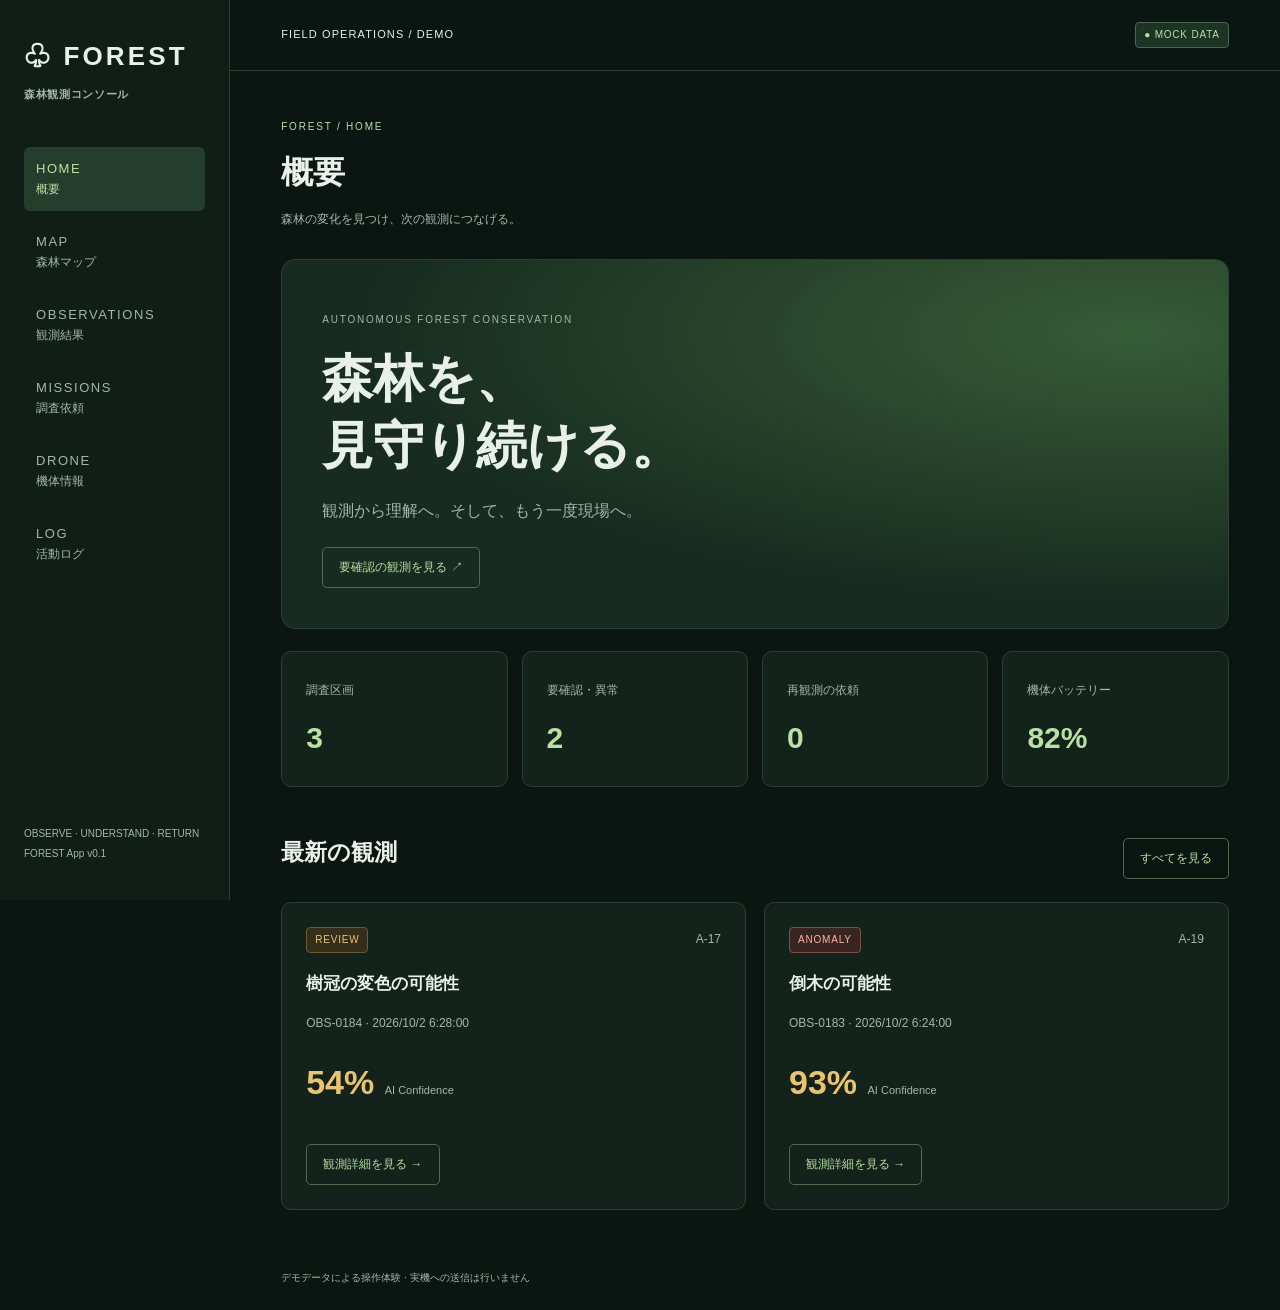
==== forest/index.html @ db95f926 "add file" ====
<!doctype html>
<html lang="ja"><head><meta charset="utf-8"><meta name="viewport" content="width=device-width, initial-scale=1"><meta name="theme-color" content="#10261a"><title>FOREST | 森林観測コンソール</title><link rel="stylesheet" href="./css/app.css"></head>
<body><a class="skip" href="#content">メインへ移動</a><aside><a class="brand" href="#home">♧ FOREST<span>森林観測コンソール</span></a><nav aria-label="メインナビゲーション"></nav><p class="aside-note">OBSERVE · UNDERSTAND · RETURN<br>FOREST App v0.1</p></aside><div class="workspace"><header><span>FIELD OPERATIONS / DEMO</span><span class="badge">● MOCK DATA</span></header><main id="content" tabindex="-1"></main><footer>デモデータによる操作体験 · 実機への送信は行いません</footer></div><div id="notice" role="status" aria-live="polite"></div><script type="module" src="./js/app.js"></script></body></html>
---- forest/css/app.css ----
:root{color-scheme:dark;--bg:#0b1511;--panel:#13221b;--line:#2a4034;--text:#e8f0e9;--muted:#a2b8a9;--green:#b9e1a1;--amber:#e9c36e}*{box-sizing:border-box}body{margin:0;background:var(--bg);color:var(--text);font-family:Inter,'Segoe UI','Noto Sans JP',sans-serif;line-height:1.6}a{color:inherit;text-decoration:none}button,select{font:inherit}button,a,select{touch-action:manipulation}a:focus-visible,button:focus-visible,select:focus-visible{outline:3px solid var(--amber);outline-offset:4px}.skip{position:absolute;left:20px;top:-80px;z-index:10;background:var(--panel);padding:12px}.skip:focus{top:10px}aside{position:fixed;inset:0 auto 0 0;width:230px;border-right:1px solid var(--line);padding:36px 24px;background:#101e17}.brand{font-size:26px;font-weight:750;letter-spacing:.12em}.brand span{display:block;font-size:11px;color:var(--muted);letter-spacing:.06em;margin:8px 0 44px}nav{display:grid;gap:9px}nav a{padding:12px;border-radius:6px;color:var(--muted);font-size:12px}nav span{display:block;letter-spacing:.12em;font-size:13px}nav a:hover,nav a[aria-current]{background:#253d2c;color:var(--green)}.aside-note{position:absolute;bottom:24px;font-size:10px;color:var(--muted);line-height:2}.workspace{margin-left:230px}header{display:flex;justify-content:space-between;align-items:center;padding:22px 4vw;border-bottom:1px solid var(--line);font-size:11px;letter-spacing:.1em}main{max-width:1350px;margin:auto;padding:36px 4vw;outline:none}h1{font-size:32px;margin:6px 0}h2{font-size:23px}h3{font-size:17px}p{margin:12px 0}.eyebrow{font-size:10px;letter-spacing:.18em;color:var(--green)}.muted,figcaption{color:var(--muted);font-size:12px}.page-heading{margin-bottom:30px}.hero{padding:40px;border:1px solid var(--line);border-radius:14px;background:radial-gradient(ellipse at 90% 20%,#365c35,transparent 65%),#172b20;position:relative;overflow:hidden}.hero h2{font-size:clamp(32px,4vw,58px);line-height:1.3;margin:18px 0}.hero p{color:var(--muted)}.grid{display:grid;grid-template-columns:repeat(2,minmax(0,1fr));gap:18px}.stats{display:grid;grid-template-columns:repeat(4,minmax(0,1fr));gap:14px;margin:22px 0}.stats strong{display:block;font-size:30px;color:var(--green);margin-top:12px}.card{background:var(--panel);border:1px solid var(--line);border-radius:10px;padding:24px;min-width:0}.row,.section-title{display:flex;align-items:center;justify-content:space-between;gap:12px}.section-title{margin:28px 0 12px}.badge{display:inline-block;color:var(--green);border:1px solid #4b6650;background:#1d3424;border-radius:4px;padding:4px 8px;font-size:10px;letter-spacing:.08em}.review,.requested{color:var(--amber);background:#342e1b;border-color:#695b32}.anomaly{color:#ffb1a3;background:#382521;border-color:#795046}.button,button{display:inline-block;padding:10px 16px;border:1px solid #506a51;border-radius:5px;background:transparent;color:var(--green);cursor:pointer;font-size:12px;margin-top:12px}button.primary{background:var(--green);color:#132217;width:100%;font-weight:700}button:disabled{opacity:.6;cursor:default}.button:hover,button:enabled:hover{background:#2b4430}.primary:enabled:hover{background:#d1f2bd}.confidence{color:var(--muted);font-size:11px;margin:22px 0}.confidence strong{font-size:34px;color:var(--amber);margin-right:8px}dl{font-size:12px}dl div{display:flex;justify-content:space-between;gap:20px;padding:10px 0;border-bottom:1px solid var(--line)}dt{color:var(--muted)}dd{margin:0;text-align:right;overflow-wrap:anywhere}.detail{display:grid;grid-template-columns:1.1fr 1fr;gap:24px;margin-top:24px}figure{margin:0}img{width:100%;border:1px solid var(--line);border-radius:10px}figcaption{margin:12px 0}.filter{display:block;margin:0 0 24px;font-size:13px}select{background:var(--panel);color:var(--text);padding:8px 16px;border:1px solid var(--line);border-radius:5px;margin-left:12px}.forest-map{position:relative;aspect-ratio:1.65;border:1px solid var(--line);border-radius:12px;background:repeating-linear-gradient(30deg,transparent 0 32px,#253e2b 33px 34px),radial-gradient(ellipse,#213f2e,#11231b);overflow:hidden}.area{position:absolute;border:1px dashed #7f9c73;background:#45664333;border-radius:28% 15% 26% 12%;padding:12px}.area span{font-size:12px;color:#d7e7cb}.area small{display:block;font-size:10px}.marker{position:absolute;transform:translate(-50%,-50%);width:32px;height:32px;display:grid;place-items:center;border:2px solid #f2dab0;border-radius:50%;background:#70552b;color:white;font-weight:bold;box-shadow:0 0 0 7px #dcc66b18}.marker.normal{background:#365f3e;border-color:#b9e1a1}.marker.anomaly{background:#7b4132;border-color:#ffb1a3}.marker.drone{background:#284855;border-color:#a7dbeb;border-radius:6px}.north{position:absolute;right:20px;top:12px}.map-caption{position:absolute;bottom:10px;left:16px;font-size:10px;color:var(--muted)}.legend{font-size:12px;margin:20px 0 30px}.legend span{color:var(--amber)}.battery{height:14px;background:#29362a;margin-top:30px;border-radius:8px;overflow:hidden}.battery span{display:block;height:100%;background:var(--green)}.timeline{display:grid;gap:16px}footer{padding:24px 4vw;color:var(--muted);font-size:10px}#notice:not(:empty){position:fixed;bottom:24px;right:24px;max-width:calc(100% - 48px);padding:18px;background:#d3e8c4;color:#152219;border-radius:8px;box-shadow:0 12px 40px #0007;z-index:20}.warning{color:var(--amber);font-size:12px}@media(max-width:1000px){aside{width:190px;padding:28px 18px}.workspace{margin-left:190px}.stats{grid-template-columns:repeat(2,1fr)}.detail{grid-template-columns:1fr}}@media(max-width:650px){aside{position:static;width:auto;border-right:0;padding:18px 16px}.brand{font-size:22px}.brand span{margin:2px 0 18px}.aside-note{display:none}nav{grid-template-columns:repeat(3,1fr);gap:6px}nav a{padding:9px;font-size:10px}nav span{font-size:10px}.workspace{margin:0}header{padding:14px 20px;font-size:9px}main{padding:26px 18px}.grid{grid-template-columns:1fr}.hero{padding:26px}.card{padding:20px}.section-title h2{font-size:19px}.area{padding:8px}.area small{display:none}.forest-map{aspect-ratio:1.15}.marker{width:30px;height:30px}.stats{gap:10px}.stats .card{padding:16px}.row{flex-wrap:wrap}#notice:not(:empty){bottom:16px;right:16px;max-width:calc(100% - 32px)}}
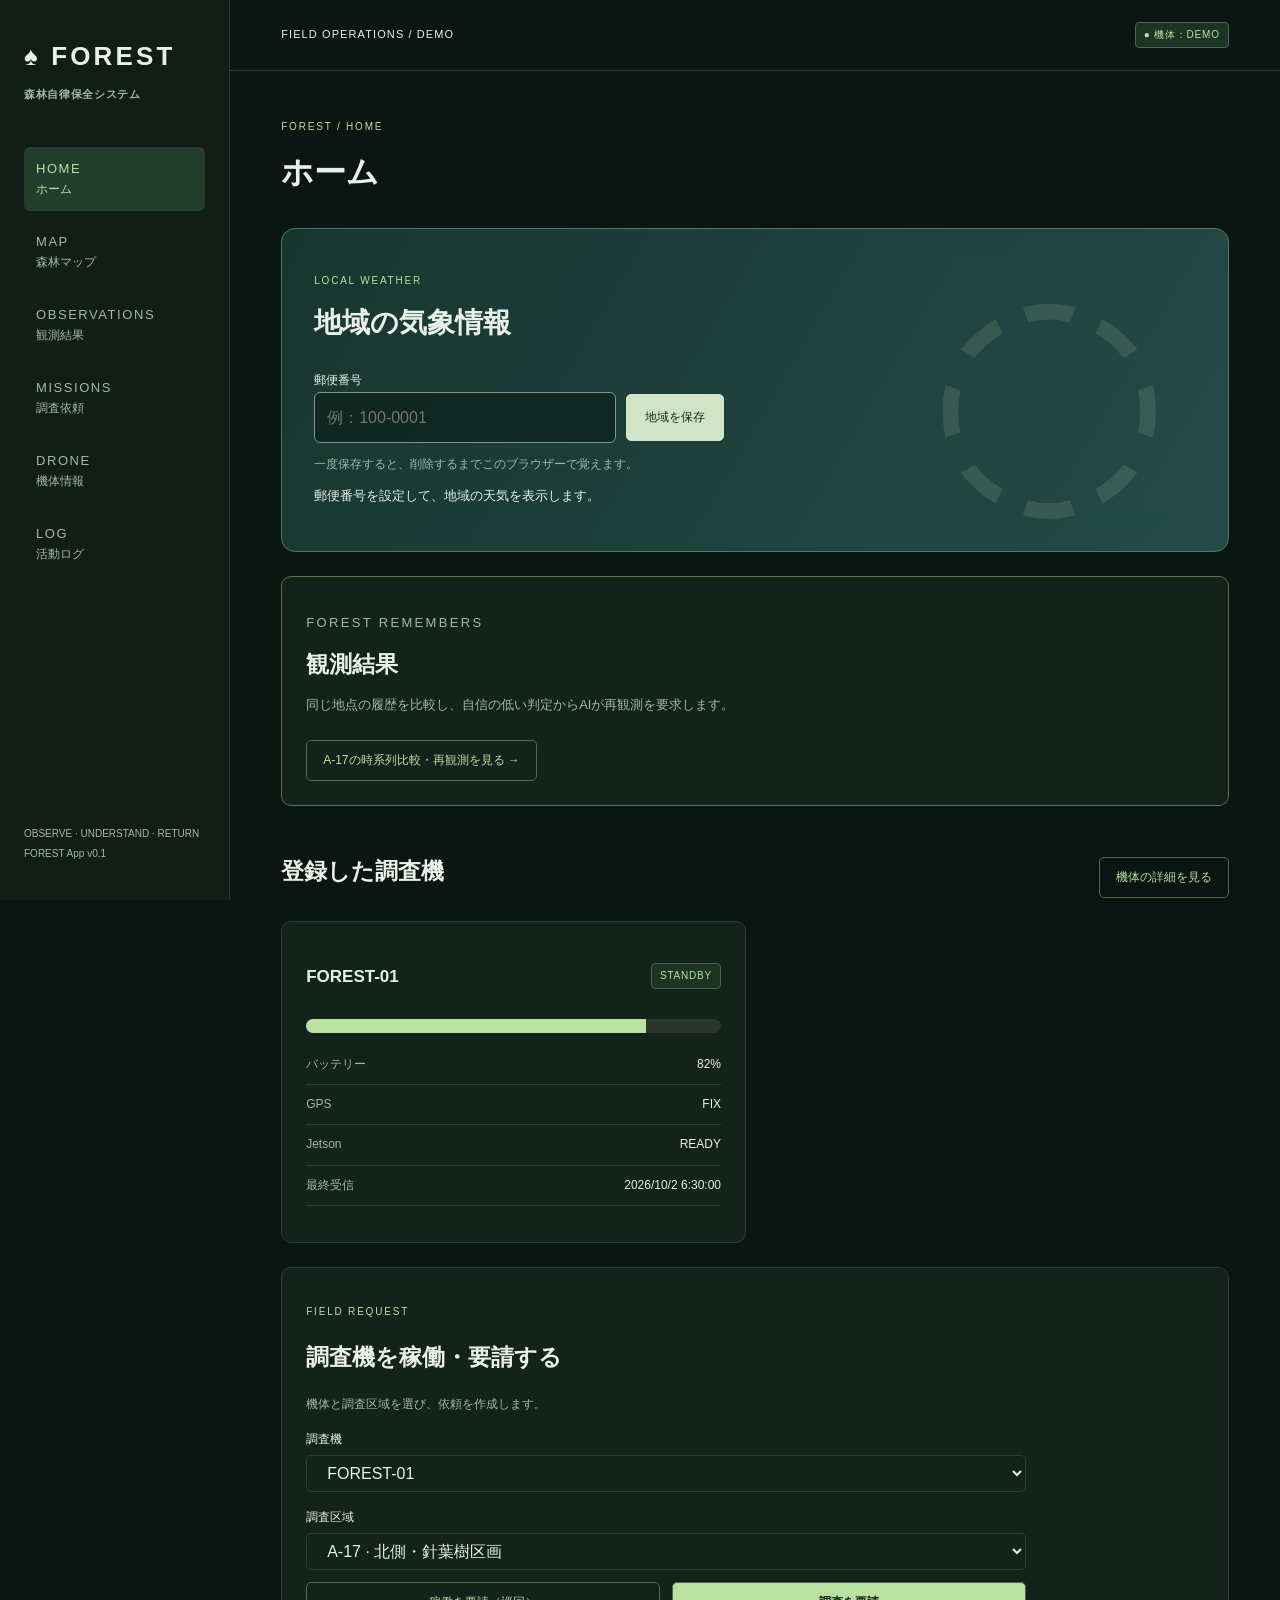
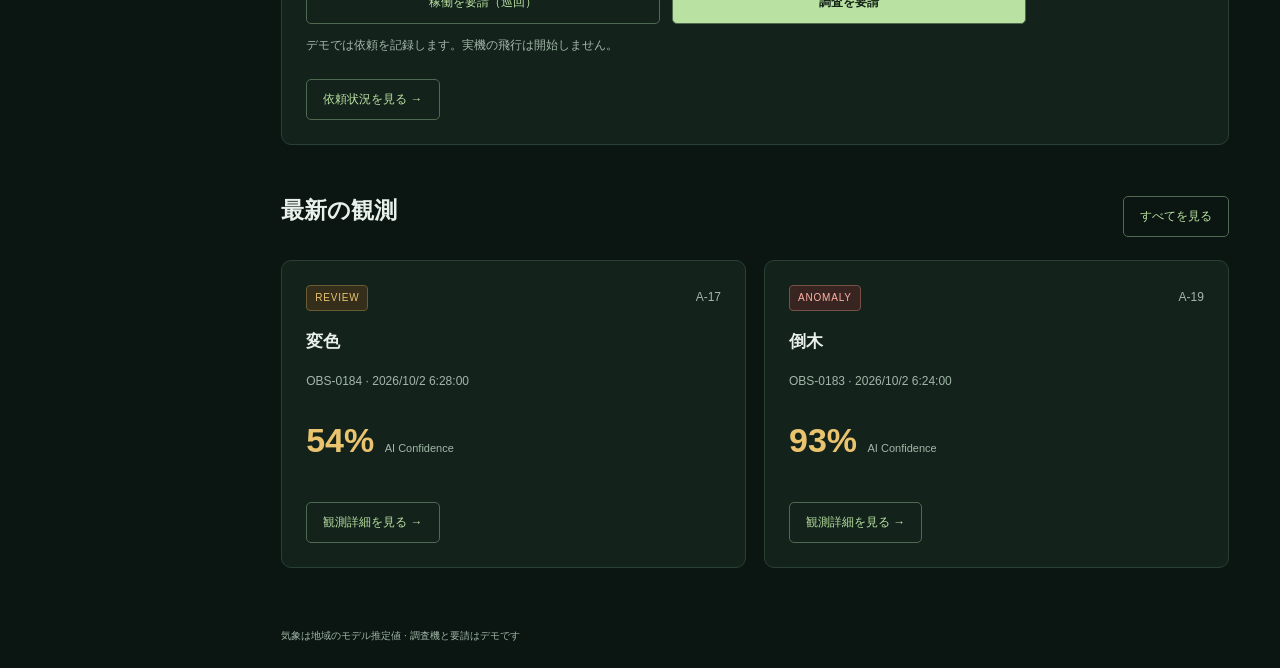
==== commit 22a0d05b: "feat: migrate latest FOREST frontend" ====
--- a/forest/index.html
+++ b/forest/index.html
@@ -1,3 +1,3 @@
 <!doctype html>
-<html lang="ja"><head><meta charset="utf-8"><meta name="viewport" content="width=device-width, initial-scale=1"><meta name="theme-color" content="#10261a"><title>FOREST | 森林観測コンソール</title><link rel="stylesheet" href="./css/app.css"></head>
-<body><a class="skip" href="#content">メインへ移動</a><aside><a class="brand" href="#home">♧ FOREST<span>森林観測コンソール</span></a><nav aria-label="メインナビゲーション"></nav><p class="aside-note">OBSERVE · UNDERSTAND · RETURN<br>FOREST App v0.1</p></aside><div class="workspace"><header><span>FIELD OPERATIONS / DEMO</span><span class="badge">● MOCK DATA</span></header><main id="content" tabindex="-1"></main><footer>デモデータによる操作体験 · 実機への送信は行いません</footer></div><div id="notice" role="status" aria-live="polite"></div><script type="module" src="./js/app.js"></script></body></html>+<html lang="ja"><head><meta charset="utf-8"><meta name="viewport" content="width=device-width, initial-scale=1"><meta name="theme-color" content="#10261a"><title>FOREST | 森林自律保全システム</title><link rel="stylesheet" href="./css/app.css"></head>
+<body><a class="skip" href="#content">メインへ移動</a><aside><a class="brand" href="#home">♠ FOREST<span>森林自律保全システム</span></a><nav aria-label="メインナビゲーション"></nav><p class="aside-note">OBSERVE · UNDERSTAND · RETURN<br>FOREST App v0.1</p></aside><div class="workspace"><header><span>FIELD OPERATIONS / DEMO</span><span class="badge">● 機体：DEMO</span></header><main id="content" tabindex="-1"></main><footer>気象は地域のモデル推定値 · 調査機と要請はデモです</footer></div><div id="notice" role="status" aria-live="polite"></div><script type="module" src="./js/app.js"></script></body></html>
--- a/forest/css/app.css
+++ b/forest/css/app.css
@@ -1 +1,15 @@
-:root{color-scheme:dark;--bg:#0b1511;--panel:#13221b;--line:#2a4034;--text:#e8f0e9;--muted:#a2b8a9;--green:#b9e1a1;--amber:#e9c36e}*{box-sizing:border-box}body{margin:0;background:var(--bg);color:var(--text);font-family:Inter,'Segoe UI','Noto Sans JP',sans-serif;line-height:1.6}a{color:inherit;text-decoration:none}button,select{font:inherit}button,a,select{touch-action:manipulation}a:focus-visible,button:focus-visible,select:focus-visible{outline:3px solid var(--amber);outline-offset:4px}.skip{position:absolute;left:20px;top:-80px;z-index:10;background:var(--panel);padding:12px}.skip:focus{top:10px}aside{position:fixed;inset:0 auto 0 0;width:230px;border-right:1px solid var(--line);padding:36px 24px;background:#101e17}.brand{font-size:26px;font-weight:750;letter-spacing:.12em}.brand span{display:block;font-size:11px;color:var(--muted);letter-spacing:.06em;margin:8px 0 44px}nav{display:grid;gap:9px}nav a{padding:12px;border-radius:6px;color:var(--muted);font-size:12px}nav span{display:block;letter-spacing:.12em;font-size:13px}nav a:hover,nav a[aria-current]{background:#253d2c;color:var(--green)}.aside-note{position:absolute;bottom:24px;font-size:10px;color:var(--muted);line-height:2}.workspace{margin-left:230px}header{display:flex;justify-content:space-between;align-items:center;padding:22px 4vw;border-bottom:1px solid var(--line);font-size:11px;letter-spacing:.1em}main{max-width:1350px;margin:auto;padding:36px 4vw;outline:none}h1{font-size:32px;margin:6px 0}h2{font-size:23px}h3{font-size:17px}p{margin:12px 0}.eyebrow{font-size:10px;letter-spacing:.18em;color:var(--green)}.muted,figcaption{color:var(--muted);font-size:12px}.page-heading{margin-bottom:30px}.hero{padding:40px;border:1px solid var(--line);border-radius:14px;background:radial-gradient(ellipse at 90% 20%,#365c35,transparent 65%),#172b20;position:relative;overflow:hidden}.hero h2{font-size:clamp(32px,4vw,58px);line-height:1.3;margin:18px 0}.hero p{color:var(--muted)}.grid{display:grid;grid-template-columns:repeat(2,minmax(0,1fr));gap:18px}.stats{display:grid;grid-template-columns:repeat(4,minmax(0,1fr));gap:14px;margin:22px 0}.stats strong{display:block;font-size:30px;color:var(--green);margin-top:12px}.card{background:var(--panel);border:1px solid var(--line);border-radius:10px;padding:24px;min-width:0}.row,.section-title{display:flex;align-items:center;justify-content:space-between;gap:12px}.section-title{margin:28px 0 12px}.badge{display:inline-block;color:var(--green);border:1px solid #4b6650;background:#1d3424;border-radius:4px;padding:4px 8px;font-size:10px;letter-spacing:.08em}.review,.requested{color:var(--amber);background:#342e1b;border-color:#695b32}.anomaly{color:#ffb1a3;background:#382521;border-color:#795046}.button,button{display:inline-block;padding:10px 16px;border:1px solid #506a51;border-radius:5px;background:transparent;color:var(--green);cursor:pointer;font-size:12px;margin-top:12px}button.primary{background:var(--green);color:#132217;width:100%;font-weight:700}button:disabled{opacity:.6;cursor:default}.button:hover,button:enabled:hover{background:#2b4430}.primary:enabled:hover{background:#d1f2bd}.confidence{color:var(--muted);font-size:11px;margin:22px 0}.confidence strong{font-size:34px;color:var(--amber);margin-right:8px}dl{font-size:12px}dl div{display:flex;justify-content:space-between;gap:20px;padding:10px 0;border-bottom:1px solid var(--line)}dt{color:var(--muted)}dd{margin:0;text-align:right;overflow-wrap:anywhere}.detail{display:grid;grid-template-columns:1.1fr 1fr;gap:24px;margin-top:24px}figure{margin:0}img{width:100%;border:1px solid var(--line);border-radius:10px}figcaption{margin:12px 0}.filter{display:block;margin:0 0 24px;font-size:13px}select{background:var(--panel);color:var(--text);padding:8px 16px;border:1px solid var(--line);border-radius:5px;margin-left:12px}.forest-map{position:relative;aspect-ratio:1.65;border:1px solid var(--line);border-radius:12px;background:repeating-linear-gradient(30deg,transparent 0 32px,#253e2b 33px 34px),radial-gradient(ellipse,#213f2e,#11231b);overflow:hidden}.area{position:absolute;border:1px dashed #7f9c73;background:#45664333;border-radius:28% 15% 26% 12%;padding:12px}.area span{font-size:12px;color:#d7e7cb}.area small{display:block;font-size:10px}.marker{position:absolute;transform:translate(-50%,-50%);width:32px;height:32px;display:grid;place-items:center;border:2px solid #f2dab0;border-radius:50%;background:#70552b;color:white;font-weight:bold;box-shadow:0 0 0 7px #dcc66b18}.marker.normal{background:#365f3e;border-color:#b9e1a1}.marker.anomaly{background:#7b4132;border-color:#ffb1a3}.marker.drone{background:#284855;border-color:#a7dbeb;border-radius:6px}.north{position:absolute;right:20px;top:12px}.map-caption{position:absolute;bottom:10px;left:16px;font-size:10px;color:var(--muted)}.legend{font-size:12px;margin:20px 0 30px}.legend span{color:var(--amber)}.battery{height:14px;background:#29362a;margin-top:30px;border-radius:8px;overflow:hidden}.battery span{display:block;height:100%;background:var(--green)}.timeline{display:grid;gap:16px}footer{padding:24px 4vw;color:var(--muted);font-size:10px}#notice:not(:empty){position:fixed;bottom:24px;right:24px;max-width:calc(100% - 48px);padding:18px;background:#d3e8c4;color:#152219;border-radius:8px;box-shadow:0 12px 40px #0007;z-index:20}.warning{color:var(--amber);font-size:12px}@media(max-width:1000px){aside{width:190px;padding:28px 18px}.workspace{margin-left:190px}.stats{grid-template-columns:repeat(2,1fr)}.detail{grid-template-columns:1fr}}@media(max-width:650px){aside{position:static;width:auto;border-right:0;padding:18px 16px}.brand{font-size:22px}.brand span{margin:2px 0 18px}.aside-note{display:none}nav{grid-template-columns:repeat(3,1fr);gap:6px}nav a{padding:9px;font-size:10px}nav span{font-size:10px}.workspace{margin:0}header{padding:14px 20px;font-size:9px}main{padding:26px 18px}.grid{grid-template-columns:1fr}.hero{padding:26px}.card{padding:20px}.section-title h2{font-size:19px}.area{padding:8px}.area small{display:none}.forest-map{aspect-ratio:1.15}.marker{width:30px;height:30px}.stats{gap:10px}.stats .card{padding:16px}.row{flex-wrap:wrap}#notice:not(:empty){bottom:16px;right:16px;max-width:calc(100% - 32px)}}+:root{color-scheme:dark;--bg:#0b1511;--panel:#13221b;--line:#2a4034;--text:#e8f0e9;--muted:#a2b8a9;--green:#b9e1a1;--amber:#e9c36e}*{box-sizing:border-box}body{margin:0;background:var(--bg);color:var(--text);font-family:Inter,'Segoe UI','Noto Sans JP',sans-serif;line-height:1.6}a{color:inherit;text-decoration:none}button,select{font:inherit}button,a,select{touch-action:manipulation}a:focus-visible,button:focus-visible,select:focus-visible{outline:3px solid var(--amber);outline-offset:4px}.skip{position:absolute;left:20px;top:-80px;z-index:10;background:var(--panel);padding:12px}.skip:focus{top:10px}aside{position:fixed;inset:0 auto 0 0;width:230px;border-right:1px solid var(--line);padding:36px 24px;background:#101e17}.brand{font-size:26px;font-weight:750;letter-spacing:.12em}.brand span{display:block;font-size:11px;color:var(--muted);letter-spacing:.06em;margin:8px 0 44px}nav{display:grid;gap:9px}nav a{padding:12px;border-radius:6px;color:var(--muted);font-size:12px}nav span{display:block;letter-spacing:.12em;font-size:13px}nav a:hover,nav a[aria-current]{background:#253d2c;color:var(--green)}.aside-note{position:absolute;bottom:24px;font-size:10px;color:var(--muted);line-height:2}.workspace{margin-left:230px}header{display:flex;justify-content:space-between;align-items:center;padding:22px 4vw;border-bottom:1px solid var(--line);font-size:11px;letter-spacing:.1em}main{max-width:1350px;margin:auto;padding:36px 4vw;outline:none}h1{font-size:32px;margin:6px 0}h2{font-size:23px}h3{font-size:17px}p{margin:12px 0}.eyebrow{font-size:10px;letter-spacing:.18em;color:var(--green)}.muted,figcaption{color:var(--muted);font-size:12px}.page-heading{margin-bottom:30px}.hero{padding:40px;border:1px solid var(--line);border-radius:14px;background:radial-gradient(ellipse at 90% 20%,#365c35,transparent 65%),#172b20;position:relative;overflow:hidden}.hero h2{font-size:clamp(32px,4vw,58px);line-height:1.3;margin:18px 0}.hero p{color:var(--muted)}.grid{display:grid;grid-template-columns:repeat(2,minmax(0,1fr));gap:18px}.stats{display:grid;grid-template-columns:repeat(4,minmax(0,1fr));gap:14px;margin:22px 0}.stats strong{display:block;font-size:30px;color:var(--green);margin-top:12px}.card{background:var(--panel);border:1px solid var(--line);border-radius:10px;padding:24px;min-width:0}.row,.section-title{display:flex;align-items:center;justify-content:space-between;gap:12px}.section-title{margin:28px 0 12px}.badge{display:inline-block;color:var(--green);border:1px solid #4b6650;background:#1d3424;border-radius:4px;padding:4px 8px;font-size:10px;letter-spacing:.08em}.review,.requested{color:var(--amber);background:#342e1b;border-color:#695b32}.anomaly{color:#ffb1a3;background:#382521;border-color:#795046}.button,button{display:inline-block;padding:10px 16px;border:1px solid #506a51;border-radius:5px;background:transparent;color:var(--green);cursor:pointer;font-size:12px;margin-top:12px}button.primary{background:var(--green);color:#132217;width:100%;font-weight:700}button:disabled{opacity:.6;cursor:default}.button:hover,button:enabled:hover{background:#2b4430}.primary:enabled:hover{background:#d1f2bd}.confidence{color:var(--muted);font-size:11px;margin:22px 0}.confidence strong{font-size:34px;color:var(--amber);margin-right:8px}dl{font-size:12px}dl div{display:flex;justify-content:space-between;gap:20px;padding:10px 0;border-bottom:1px solid var(--line)}dt{color:var(--muted)}dd{margin:0;text-align:right;overflow-wrap:anywhere}.detail{display:grid;grid-template-columns:1.1fr 1fr;gap:24px;margin-top:24px}figure{margin:0}img{width:100%;border:1px solid var(--line);border-radius:10px}figcaption{margin:12px 0}.filter{display:block;margin:0 0 24px;font-size:13px}select{background:var(--panel);color:var(--text);padding:8px 16px;border:1px solid var(--line);border-radius:5px;margin-left:12px}.forest-map{position:relative;aspect-ratio:1.65;border:1px solid var(--line);border-radius:12px;background:repeating-linear-gradient(30deg,transparent 0 32px,#253e2b 33px 34px),radial-gradient(ellipse,#213f2e,#11231b);overflow:hidden}.area{position:absolute;border:1px dashed #7f9c73;background:#45664333;border-radius:28% 15% 26% 12%;padding:12px}.area span{font-size:12px;color:#d7e7cb}.area small{display:block;font-size:10px}.marker{position:absolute;transform:translate(-50%,-50%);width:32px;height:32px;display:grid;place-items:center;border:2px solid #f2dab0;border-radius:50%;background:#70552b;color:white;font-weight:bold;box-shadow:0 0 0 7px #dcc66b18}.marker.normal{background:#365f3e;border-color:#b9e1a1}.marker.anomaly{background:#7b4132;border-color:#ffb1a3}.marker.drone{background:#284855;border-color:#a7dbeb;border-radius:6px}.north{position:absolute;right:20px;top:12px}.map-caption{position:absolute;bottom:10px;left:16px;font-size:10px;color:var(--muted)}.legend{font-size:12px;margin:20px 0 30px}.legend span{color:var(--amber)}.battery{height:14px;background:#29362a;margin-top:30px;border-radius:8px;overflow:hidden}.battery span{display:block;height:100%;background:var(--green)}.timeline{display:grid;gap:16px}footer{padding:24px 4vw;color:var(--muted);font-size:10px}#notice:not(:empty){position:fixed;bottom:24px;right:24px;max-width:calc(100% - 48px);padding:18px;background:#d3e8c4;color:#152219;border-radius:8px;box-shadow:0 12px 40px #0007;z-index:20}.warning{color:var(--amber);font-size:12px}@media(max-width:1000px){aside{width:190px;padding:28px 18px}.workspace{margin-left:190px}.stats{grid-template-columns:repeat(2,1fr)}.detail{grid-template-columns:1fr}}@media(max-width:650px){aside{position:static;width:auto;border-right:0;padding:18px 16px}.brand{font-size:22px}.brand span{margin:2px 0 18px}.aside-note{display:none}nav{grid-template-columns:repeat(3,1fr);gap:6px}nav a{padding:9px;font-size:10px}nav span{font-size:10px}.workspace{margin:0}header{padding:14px 20px;font-size:9px}main{padding:26px 18px}.grid{grid-template-columns:1fr}.hero{padding:26px}.card{padding:20px}.section-title h2{font-size:19px}.area{padding:8px}.area small{display:none}.forest-map{aspect-ratio:1.15}.marker{width:30px;height:30px}.stats{gap:10px}.stats .card{padding:16px}.row{flex-wrap:wrap}#notice:not(:empty){bottom:16px;right:16px;max-width:calc(100% - 32px)}}
+/* Home: weather first, then fleet and field requests. */
+.weather-panel{position:relative;isolation:isolate;overflow:hidden;padding:32px;border:1px solid #52756e;border-radius:14px;min-height:290px;background:linear-gradient(120deg,#17362f,#254b48)}
+.weather-panel.clear{background:linear-gradient(115deg,#183832,#36564b 55%,#756437)}
+.weather-panel.cloudy{background:linear-gradient(120deg,#233c3e,#4c6268)}
+.weather-panel.rain{background:linear-gradient(120deg,#142d35,#304c62)}
+.weather-panel.snow{background:linear-gradient(120deg,#24414b,#4b6b74)}
+.weather-panel.night{background:linear-gradient(120deg,#152327,#253355)}
+.weather-art{position:absolute;right:6%;top:-38px;font-size:280px;color:#d7eec1;opacity:.12;z-index:-1;line-height:1.4;pointer-events:none}
+.rain .weather-art{color:#b4d6ff}.snow .weather-art{color:white}.weather-content{max-width:850px}.weather-panel h2{font-size:28px;margin:8px 0 20px}.weather-panel label{font-size:12px}.postal-row{display:flex;gap:10px;align-items:center;max-width:410px}.postal-row input{min-width:0;width:100%;font:inherit;background:#0d211bbd;color:var(--text);border:1px solid #789a8d;border-radius:6px;padding:12px}.postal-row button{flex-shrink:0;margin:0;padding:13px 18px;background:#d1e4c7;color:#17291e;border-color:#d1e4c7}.weather-status{font-size:13px;min-height:21px}.weather-reading{display:flex;align-items:baseline;gap:24px}.weather-reading>strong{font-size:64px;font-weight:500;line-height:1.4}.weather-reading small{font-size:26px;margin-left:6px}.weather-reading>span{font-size:20px}.weather-metrics{display:grid;grid-template-columns:repeat(4,minmax(0,1fr));gap:20px;margin:20px 0}.weather-metrics span{display:block;font-size:12px;color:#c7d9d1}.weather-metrics strong{font-size:20px;font-weight:500}.weather-source{font-size:10px;color:#d4e2d9}.weather-source a{text-decoration:underline}.drone-summary .battery{margin-top:12px}.dispatch{margin-top:24px}.dispatch form{max-width:720px}.dispatch label{display:block;font-size:12px;margin-top:16px}.dispatch select{margin:6px 0 0;width:100%}.dispatch-actions{display:flex;gap:12px}.dispatch-actions button{flex:1}.dispatch-actions button.primary{width:auto}input:focus-visible{outline:3px solid var(--amber);outline-offset:3px}@media(max-width:650px){.weather-panel{padding:24px}.weather-panel h2{font-size:25px}.weather-reading>strong{font-size:52px}.weather-metrics{grid-template-columns:repeat(2,1fr);gap:14px}.weather-art{right:-20px;font-size:220px;top:90px}.postal-row button{padding:13px 12px}.dispatch-actions{flex-direction:column;gap:0}}
+
+.saved-region{display:flex;justify-content:space-between;align-items:center;gap:20px;max-width:650px;padding:16px 0}.region-label{display:block;color:#c7d9d1;font-size:11px}.saved-region strong{font-size:23px;letter-spacing:.04em}.saved-region p{margin:4px 0}.region-actions{display:flex;gap:10px;flex-wrap:wrap}.region-actions button{margin:0;color:#edf5e8;border-color:#91ad9d;background:#10261a55}@media(max-width:650px){.saved-region{align-items:flex-start;flex-direction:column;gap:12px}.region-actions button{font-size:11px}}
+
+/* Continuous observation and rule-based AI reobservation demo. */
+.continuity-summary{margin-top:24px;border-color:#587647}.continuity-summary h2{margin:8px 0}.continuity-summary p{font-size:13px;color:var(--muted)}.observation-detail{grid-template-columns:minmax(0,1.5fr) minmax(260px,1fr)}.comparison h2{margin:8px 0}.comparison-grid{display:grid;grid-template-columns:repeat(2,minmax(0,1fr));gap:16px}.comparison-pane{min-width:0}.comparison-pane img{aspect-ratio:1.8;object-fit:cover;margin:8px 0}.comparison-pane figcaption{color:var(--text);font-size:13px}.comparison-pane strong{font-size:18px}.change-summary{color:var(--green);font-size:22px;padding:14px 0;border-top:1px solid var(--line);border-bottom:1px solid var(--line)}.change-summary>span{display:inline-block;font-size:11px;margin-left:16px;color:var(--amber)}.observation-timeline{list-style:none;padding:0;margin:20px 0 0}.observation-timeline li{border-left:2px solid var(--line);padding:0 0 16px 16px}.observation-timeline li[aria-current]{border-color:var(--green)}.observation-timeline a{display:block;padding:8px;border-radius:5px}.observation-timeline a:hover{background:#233c2b}.observation-timeline time{display:block;font-size:12px;color:var(--muted)}.observation-timeline span{font-size:13px}.reobserve-card{margin-top:20px;border-color:#736644}.mission-flow h3{margin:10px 0}.flow-steps{list-style:none;display:grid;grid-template-columns:repeat(2,minmax(0,1fr));gap:10px;counter-reset:flow;padding:0}.flow-steps li{counter-increment:flow;border:1px solid var(--line);padding:14px;border-radius:6px;min-width:0}.flow-steps li:before{content:counter(flow,decimal-leading-zero);display:block;color:var(--green);font-size:11px;margin-bottom:6px}.flow-steps strong{display:block;font-size:12px;overflow-wrap:anywhere}.flow-steps span{display:block;color:var(--muted);font-size:12px;margin-top:6px}.observation-metadata{align-self:start}.observation-metadata dt{flex-shrink:0}body .comparison-pane .row{flex-wrap:wrap}@media(max-width:1050px){.observation-detail{grid-template-columns:1fr}}@media(max-width:450px){.comparison-grid{grid-template-columns:1fr}.change-summary{font-size:20px}.observation-metadata dl div{gap:10px}.observation-metadata dt{font-size:11px}.observation-metadata dd{font-size:11px}.flow-steps li{padding:10px}}
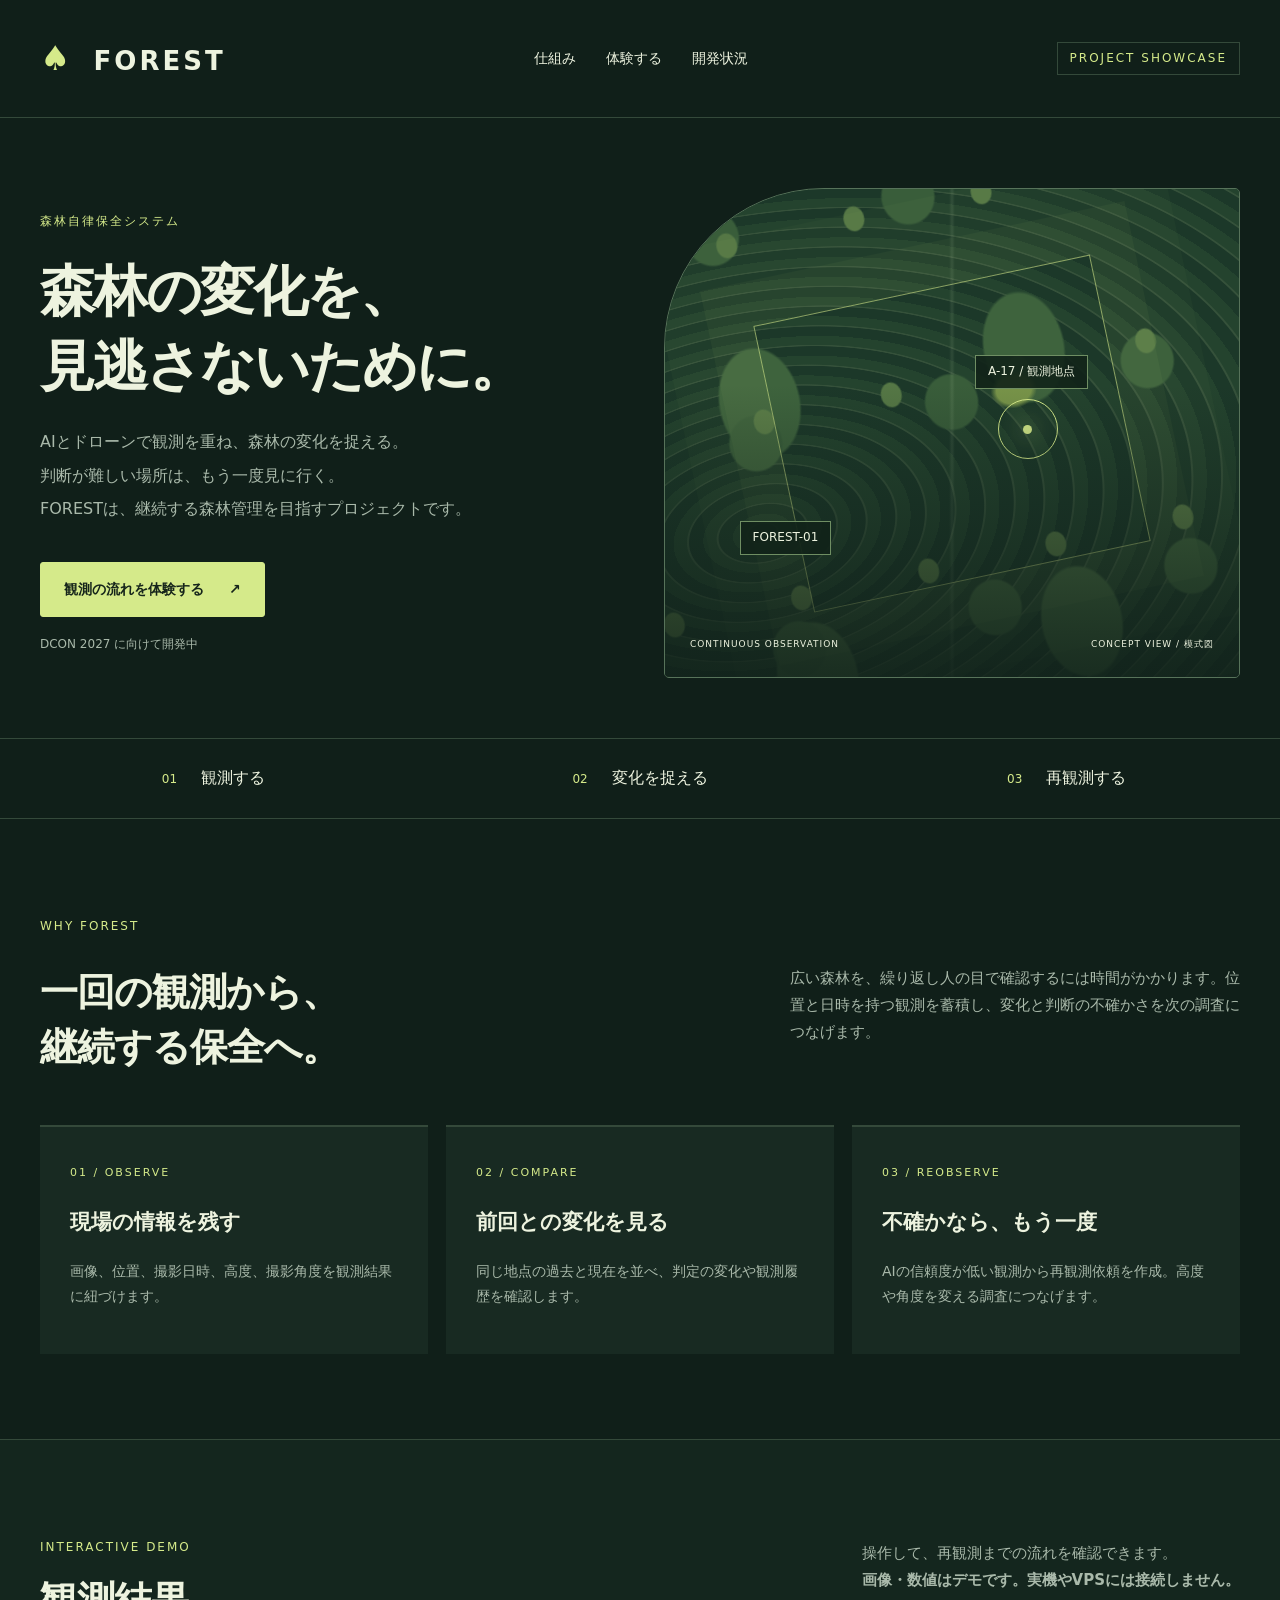
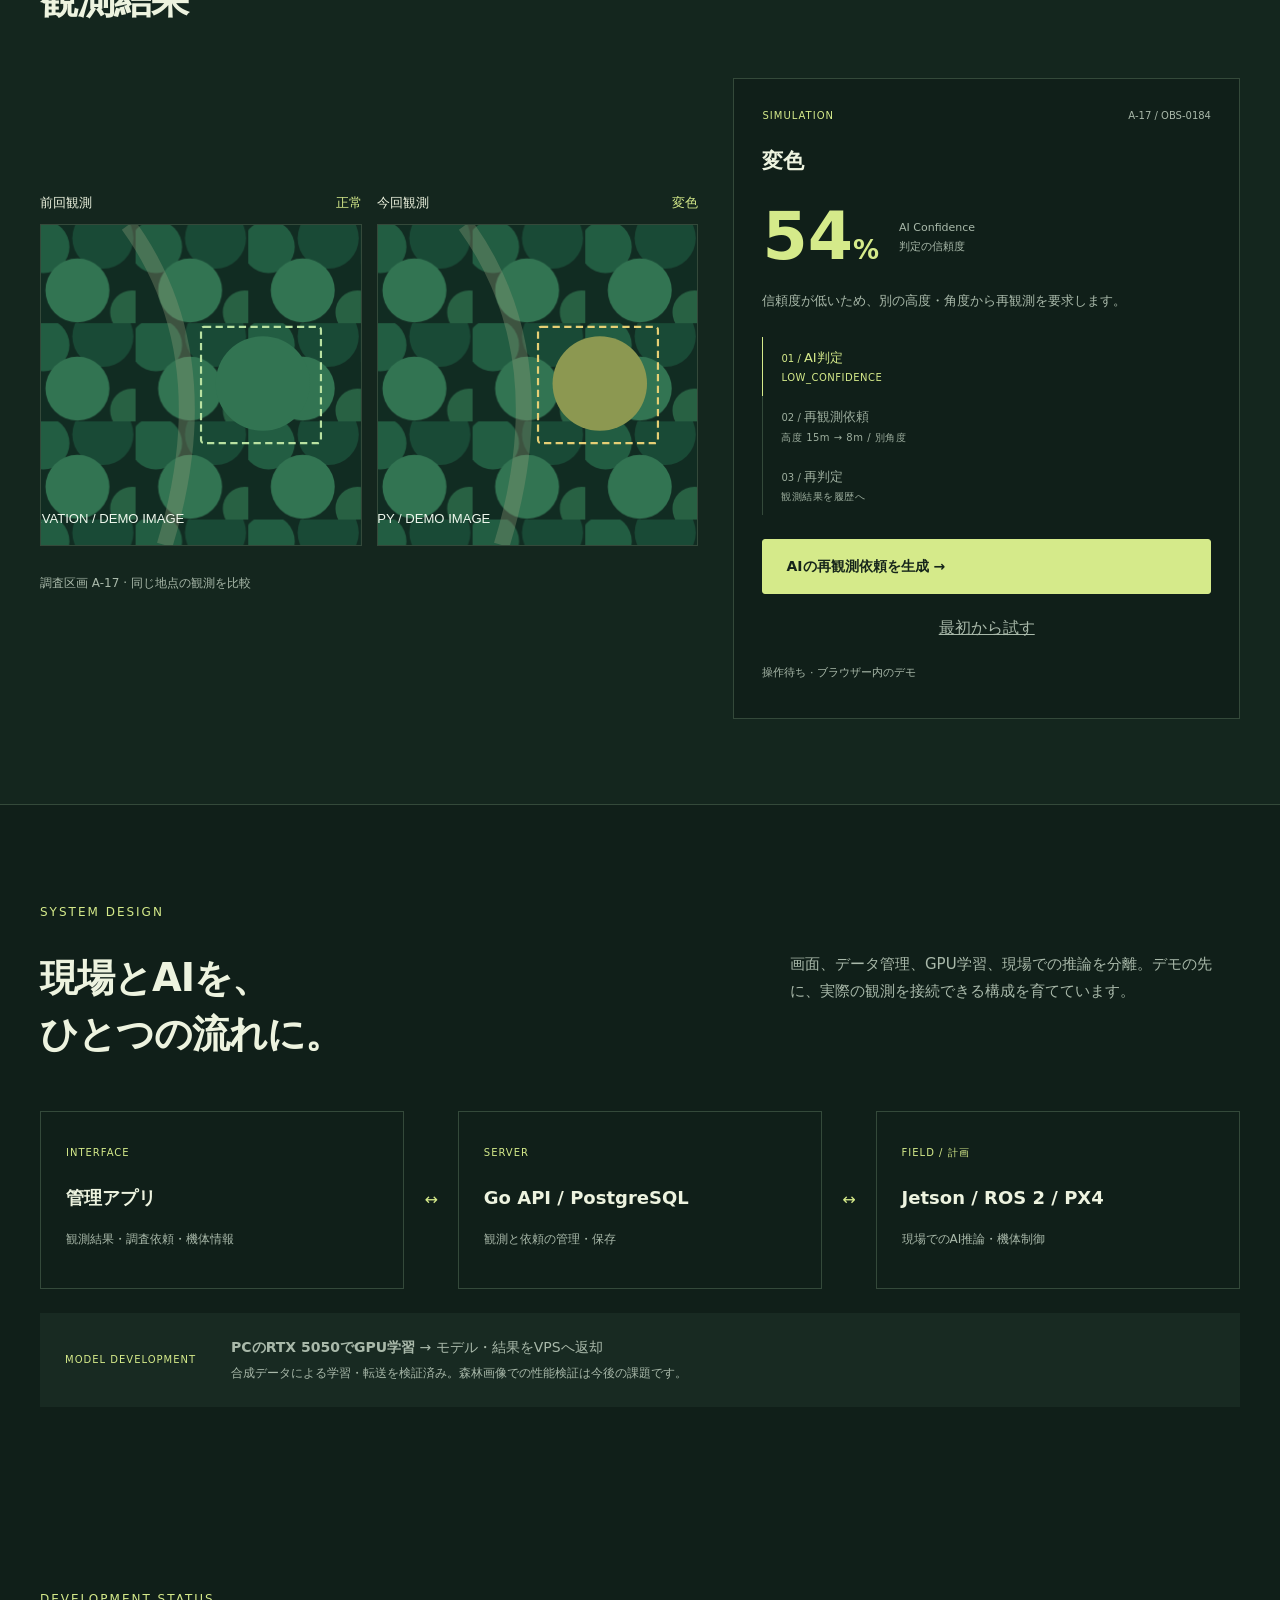
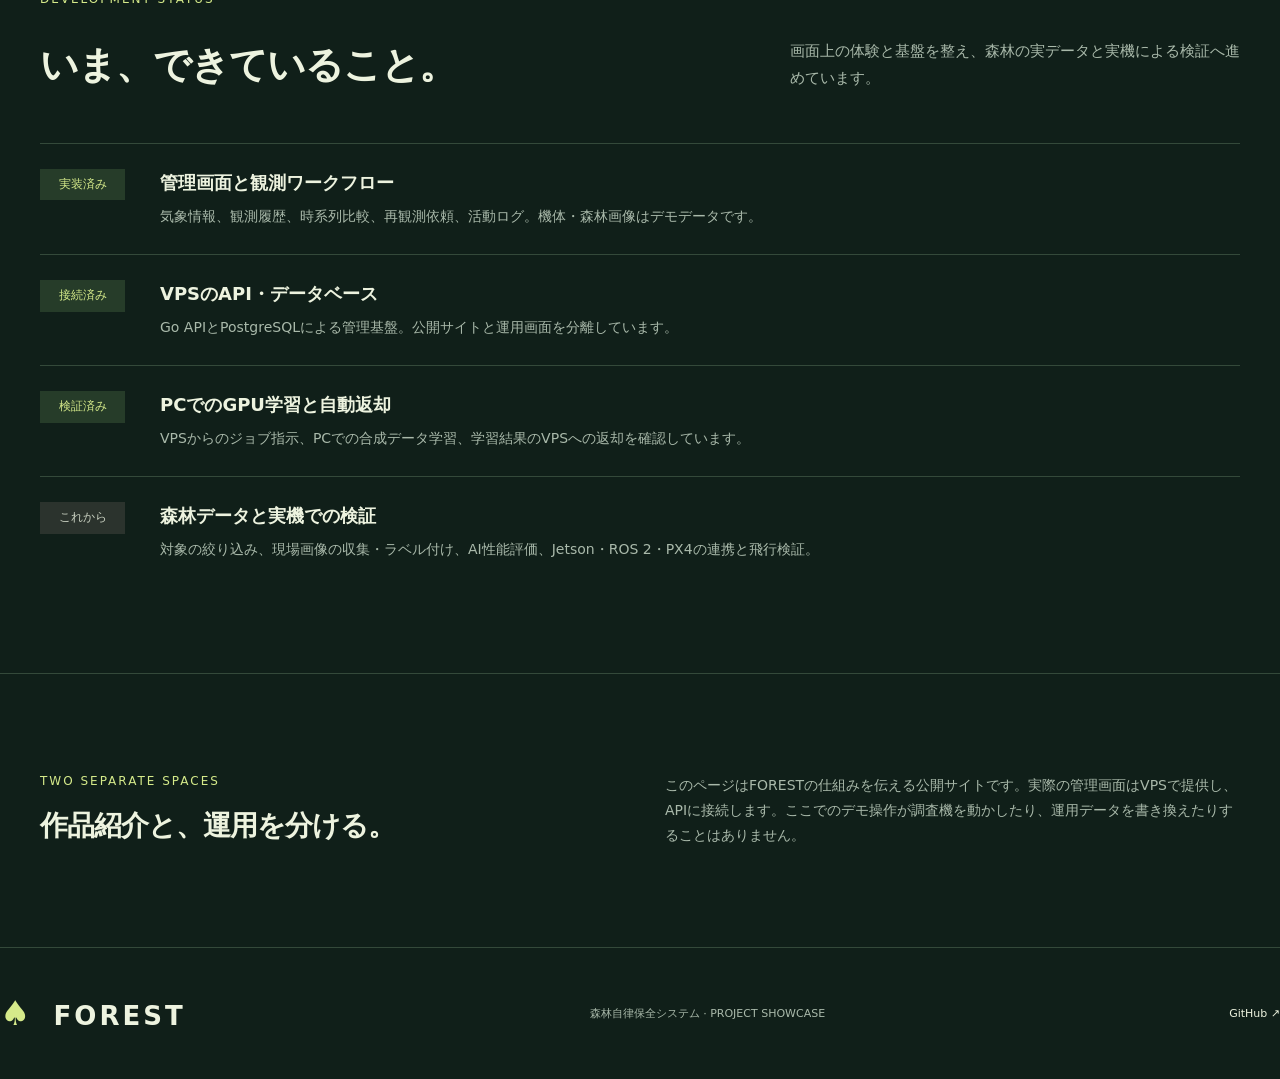
==== commit fff94e2b: "feat: separate FOREST showcase from VPS monitor" ====
--- a/forest/index.html
+++ b/forest/index.html
@@ -1,3 +1,16 @@
 <!doctype html>
-<html lang="ja"><head><meta charset="utf-8"><meta name="viewport" content="width=device-width, initial-scale=1"><meta name="theme-color" content="#10261a"><title>FOREST | 森林自律保全システム</title><link rel="stylesheet" href="./css/app.css"></head>
-<body><a class="skip" href="#content">メインへ移動</a><aside><a class="brand" href="#home">♠ FOREST<span>森林自律保全システム</span></a><nav aria-label="メインナビゲーション"></nav><p class="aside-note">OBSERVE · UNDERSTAND · RETURN<br>FOREST App v0.1</p></aside><div class="workspace"><header><span>FIELD OPERATIONS / DEMO</span><span class="badge">● 機体：DEMO</span></header><main id="content" tabindex="-1"></main><footer>気象は地域のモデル推定値 · 調査機と要請はデモです</footer></div><div id="notice" role="status" aria-live="polite"></div><script type="module" src="./js/app.js"></script></body></html>+<html lang="ja">
+<head><meta charset="utf-8"><meta name="viewport" content="width=device-width,initial-scale=1"><meta name="theme-color" content="#101f19"><meta name="description" content="FORESTはAIとドローンによる森林自律保全システム。継続観測、時系列比較、再観測の仕組みと開発状況を紹介します。"><title>FOREST — 森林自律保全システム</title><link rel="stylesheet" href="./css/showcase.css"></head>
+<body>
+<a class="skip" href="#main">本文へ移動</a>
+<header class="top"><a class="brand" href="./" aria-label="FOREST ホーム"><span>♠</span> FOREST</a><nav aria-label="ページ内ナビゲーション"><a href="#concept">仕組み</a><a href="#demo">体験する</a><a href="#development">開発状況</a></nav><span class="public-label">PROJECT SHOWCASE</span></header>
+<main id="main">
+<section class="hero"><div class="hero-copy"><p class="eyebrow">森林自律保全システム</p><h1>森林の変化を、<br>見逃さないために。</h1><p class="lead">AIとドローンで観測を重ね、森林の変化を捉える。<br>判断が難しい場所は、もう一度見に行く。<br>FORESTは、継続する森林管理を目指すプロジェクトです。</p><a class="button primary" href="#demo">観測の流れを体験する <span>↗</span></a><p class="hero-note">DCON 2027 に向けて開発中</p></div><div class="landscape" role="img" aria-label="森林区画を上空から継続観測するイメージ"><div class="terrain"></div><div class="scan"></div><span class="map-tag tag-a">A-17 / 観測地点</span><span class="map-tag tag-b">FOREST-01</span><div class="target"><span></span></div><div class="map-bottom"><span>CONTINUOUS OBSERVATION</span><span>CONCEPT VIEW / 模式図</span></div></div></section>
+<div class="principles"><span>01 <strong>観測する</strong></span><span>02 <strong>変化を捉える</strong></span><span>03 <strong>再観測する</strong></span></div>
+<section id="concept" class="section"><p class="eyebrow">WHY FOREST</p><div class="section-heading"><h2>一回の観測から、<br>継続する保全へ。</h2><p>広い森林を、繰り返し人の目で確認するには時間がかかります。位置と日時を持つ観測を蓄積し、変化と判断の不確かさを次の調査につなげます。</p></div><div class="cards"><article><span class="number">01 / OBSERVE</span><h3>現場の情報を残す</h3><p>画像、位置、撮影日時、高度、撮影角度を観測結果に紐づけます。</p></article><article><span class="number">02 / COMPARE</span><h3>前回との変化を見る</h3><p>同じ地点の過去と現在を並べ、判定の変化や観測履歴を確認します。</p></article><article><span class="number">03 / REOBSERVE</span><h3>不確かなら、もう一度</h3><p>AIの信頼度が低い観測から再観測依頼を作成。高度や角度を変える調査につなげます。</p></article></div></section>
+<section id="demo" class="section demo-section"><div class="section-heading"><div><p class="eyebrow">INTERACTIVE DEMO</p><h2>観測結果</h2></div><p>操作して、再観測までの流れを確認できます。<br><strong>画像・数値はデモです。実機やVPSには接続しません。</strong></p></div><div class="demo-grid"><div class="comparison"><figure><figcaption>前回観測 <span>正常</span></figcaption><img src="./assets/canopy-before.svg" alt="前回観測の模式画像：緑色の樹冠" loading="lazy"></figure><figure><figcaption>今回観測 <span>変色</span></figcaption><img id="current-image" src="./assets/canopy.svg" alt="今回観測の模式画像：一部が変色した樹冠" loading="lazy"></figure><p>調査区画 A-17 · 同じ地点の観測を比較</p></div><div class="demo-control"><div class="demo-top"><span class="pill">SIMULATION</span><span>A-17 / OBS-0184</span></div><h3 id="result-label">変色</h3><div class="confidence"><strong id="confidence">54<span>%</span></strong><span>AI Confidence<br>判定の信頼度</span></div><p id="demo-description">信頼度が低いため、別の高度・角度から再観測を要求します。</p><ol class="steps"><li id="step-one" class="active">AI判定 <span>LOW_CONFIDENCE</span></li><li id="step-two">再観測依頼 <span>高度 15m → 8m / 別角度</span></li><li id="step-three">再判定 <span>観測結果を履歴へ</span></li></ol><button id="demo-action" class="button primary" type="button">AIの再観測依頼を生成 →</button><button id="demo-reset" class="reset" type="button">最初から試す</button><p id="demo-status" role="status" aria-live="polite">操作待ち · ブラウザー内のデモ</p></div></div></section>
+<section class="section architecture"><p class="eyebrow">SYSTEM DESIGN</p><div class="section-heading"><h2>現場とAIを、<br>ひとつの流れに。</h2><p>画面、データ管理、GPU学習、現場での推論を分離。デモの先に、実際の観測を接続できる構成を育てています。</p></div><div class="flow"><article><small>INTERFACE</small><h3>管理アプリ</h3><p>観測結果・調査依頼・機体情報</p></article><span aria-hidden="true">↔</span><article><small>SERVER</small><h3>Go API / PostgreSQL</h3><p>観測と依頼の管理・保存</p></article><span aria-hidden="true">↔</span><article><small>FIELD / 計画</small><h3>Jetson / ROS 2 / PX4</h3><p>現場でのAI推論・機体制御</p></article></div><div class="training"><span>MODEL DEVELOPMENT</span><p><strong>PCのRTX 5050でGPU学習</strong> → モデル・結果をVPSへ返却<br><small>合成データによる学習・転送を検証済み。森林画像での性能検証は今後の課題です。</small></p></div></section>
+<section id="development" class="section"><p class="eyebrow">DEVELOPMENT STATUS</p><div class="section-heading"><h2>いま、できていること。</h2><p>画面上の体験と基盤を整え、森林の実データと実機による検証へ進めています。</p></div><div class="status-list"><article><span class="state">実装済み</span><div><h3>管理画面と観測ワークフロー</h3><p>気象情報、観測履歴、時系列比較、再観測依頼、活動ログ。機体・森林画像はデモデータです。</p></div></article><article><span class="state">接続済み</span><div><h3>VPSのAPI・データベース</h3><p>Go APIとPostgreSQLによる管理基盤。公開サイトと運用画面を分離しています。</p></div></article><article><span class="state">検証済み</span><div><h3>PCでのGPU学習と自動返却</h3><p>VPSからのジョブ指示、PCでの合成データ学習、学習結果のVPSへの返却を確認しています。</p></div></article><article><span class="state planned">これから</span><div><h3>森林データと実機での検証</h3><p>対象の絞り込み、現場画像の収集・ラベル付け、AI性能評価、Jetson・ROS 2・PX4の連携と飛行検証。</p></div></article></div></section>
+<section class="section distinction"><div><p class="eyebrow">TWO SEPARATE SPACES</p><h2>作品紹介と、運用を分ける。</h2></div><p>このページはFORESTの仕組みを伝える公開サイトです。実際の管理画面はVPSで提供し、APIに接続します。ここでのデモ操作が調査機を動かしたり、運用データを書き換えたりすることはありません。</p></section>
+</main><footer><a class="brand" href="./"><span>♠</span> FOREST</a><p>森林自律保全システム · PROJECT SHOWCASE</p><a href="https://github.com/Le-1016/forest_dcon2027" target="_blank" rel="noopener noreferrer">GitHub ↗</a></footer><script src="./js/showcase.js" defer></script>
+</body></html>
--- a/forest/css/showcase.css
+++ b/forest/css/showcase.css
@@ -0,0 +1 @@
+:root{color-scheme:dark;--bg:#101f19;--panel:#182a22;--ink:#edf3df;--muted:#a9b9aa;--accent:#d5ea8a;--line:#34493a}*{box-sizing:border-box}html{scroll-behavior:smooth;scroll-padding-top:100px}body{margin:0;background:var(--bg);color:var(--ink);font-family:system-ui,-apple-system,"Segoe UI",sans-serif;line-height:1.8}a{color:inherit;text-decoration:none}button{font:inherit;cursor:pointer}.skip{position:absolute;top:-100px}.skip:focus{top:10px;background:var(--bg);z-index:10;padding:15px}a:focus-visible,button:focus-visible{outline:3px solid var(--accent);outline-offset:5px}.top{max-width:1360px;margin:auto;display:flex;align-items:center;justify-content:space-between;padding:28px 40px;border-bottom:1px solid var(--line);gap:20px}.brand{font-weight:800;font-size:26px;letter-spacing:3px;white-space:nowrap}.brand span{color:var(--accent);font-size:34px;margin-right:8px}.top nav{display:flex;gap:30px;font-size:14px}.public-label,.eyebrow,.number{font-size:12px;letter-spacing:2px;color:var(--accent)}.public-label{border:1px solid var(--line);padding:5px 12px}.hero{max-width:1360px;margin:auto;padding:70px 40px 60px;display:grid;grid-template-columns:1fr 1fr;gap:48px;align-items:center}h1{font-size:clamp(36px,4.3vw,66px);line-height:1.35;letter-spacing:-2px;margin:22px 0}h2{font-size:clamp(28px,3vw,42px);line-height:1.45;letter-spacing:-1px;margin:14px 0}h3{font-size:21px;line-height:1.5}p{color:var(--muted)}.lead{font-size:16px;line-height:2.1}.button{display:inline-flex;align-items:center;justify-content:space-between;gap:25px;padding:14px 23px;border:1px solid var(--accent);font-size:14px;font-weight:650;border-radius:3px}.primary{background:var(--accent);color:#15241a}.primary:hover{background:#e7f6b6}.hero .button{margin-top:20px}.hero-note{font-size:12px;margin-top:17px}.landscape{height:490px;position:relative;overflow:hidden;border:1px solid #57735a;border-radius:160px 5px 5px 5px;background:#203b2b}.terrain{position:absolute;inset:-10%;transform:rotate(-12deg);background:radial-gradient(ellipse at 60% 45%,#789449 0 3%,transparent 4%),radial-gradient(ellipse at 25% 35%,#557745 0 7%,transparent 8%),radial-gradient(ellipse at 75% 25%,#395d3a 0 12%,transparent 13%),radial-gradient(ellipse at 60% 80%,#3e633d 0 17%,transparent 18%),repeating-radial-gradient(ellipse at 20% 60%,#1c3829 0 14px,#35513a 15px 16px,#24432e 17px 30px);background-size:auto,130px 180px,200px 210px,270px 280px,100% 100%}.landscape:after{content:"";position:absolute;inset:0;background:linear-gradient(0deg,#101f19cc,transparent 60%),linear-gradient(90deg,transparent 49.5%,#a7c29822 50%,transparent 50.5%);pointer-events:none}.scan{position:absolute;inset:20%;border:1px solid #d5ea8a99;transform:rotate(-12deg);box-shadow:0 0 0 45px #d5ea8a09,0 0 0 90px #d5ea8a06}.target{position:absolute;left:58%;top:43%;width:60px;height:60px;border:1px solid var(--accent);border-radius:50%;display:grid;place-items:center}.target span{width:9px;height:9px;background:var(--accent);border-radius:50%;box-shadow:0 0 25px var(--accent)}.map-tag{position:absolute;background:#112319e6;padding:5px 12px;font-size:12px;border:1px solid #6f8e63;z-index:1}.tag-a{top:34%;left:54%}.tag-b{top:68%;left:13%}.map-bottom{position:absolute;bottom:25px;left:25px;right:25px;display:flex;justify-content:space-between;font-size:9px;letter-spacing:1px;z-index:1}.principles{max-width:1280px;margin:0 auto;display:grid;grid-template-columns:repeat(3,1fr);border-top:1px solid var(--line);border-bottom:1px solid var(--line);padding:25px 0;color:var(--accent);font-size:12px}.principles span{text-align:center}.principles strong{font-size:16px;color:var(--ink);margin-left:20px;font-weight:500}.section{max-width:1360px;margin:auto;padding:85px 40px}.section-heading{display:flex;justify-content:space-between;align-items:start;gap:60px;margin-bottom:36px}.section-heading>p{max-width:450px;font-size:15px}.cards{display:grid;grid-template-columns:repeat(3,1fr);gap:18px}.cards article{padding:30px;background:var(--panel);border-top:2px solid var(--line)}.cards p{font-size:14px}.number{font-size:11px}.demo-section{background:#14261e;border-top:1px solid var(--line);border-bottom:1px solid var(--line)}.demo-grid{display:grid;grid-template-columns:1.3fr 1fr;gap:35px}.comparison{display:grid;grid-template-columns:1fr 1fr;gap:15px;align-content:center}.comparison figure{margin:0}.comparison img{width:100%;display:block;border:1px solid var(--line);aspect-ratio:1;object-fit:cover}.comparison figcaption{font-size:13px;margin-bottom:10px;display:flex;justify-content:space-between}.comparison figcaption span{color:var(--accent)}.comparison>p{grid-column:1/-1;font-size:12px}.demo-control{background:#101f19;border:1px solid var(--line);padding:28px}.demo-top{display:flex;justify-content:space-between;gap:15px;font-size:10px;color:var(--muted)}.pill{color:var(--accent);letter-spacing:1px}.confidence{display:flex;align-items:center;gap:20px}.confidence>strong{font-size:65px;color:var(--accent);line-height:1.2}.confidence strong span{font-size:26px}.confidence>span{font-size:11px;color:var(--muted)}.demo-control>p{font-size:13px}.steps{list-style:none;padding:0;margin:24px 0;counter-reset:step}.steps li{counter-increment:step;border-left:1px solid var(--line);padding:9px 0 9px 18px;font-size:13px;color:#9dae9e}.steps li:before{content:"0" counter(step) " / ";font-size:10px}.steps li span{display:block;font-size:10px;letter-spacing:.5px}.steps li.active{border-color:var(--accent);color:var(--accent)}.demo-control .button{width:100%;gap:5px}.reset{display:block;color:var(--muted);background:transparent;border:0;text-decoration:underline;margin:15px auto;padding:5px}#demo-status{min-height:2.5em;font-size:11px;margin-bottom:0}.flow{display:flex;gap:20px;align-items:center}.flow article{flex:1;border:1px solid var(--line);padding:25px;min-height:165px}.flow small{font-size:10px;color:var(--accent);letter-spacing:1px}.flow h3{font-size:18px}.flow p{font-size:12px}.flow>span{color:var(--accent)}.training{display:flex;gap:35px;align-items:center;margin-top:24px;padding:22px 25px;background:var(--panel)}.training>span{font-size:10px;letter-spacing:1px;color:var(--accent)}.training p{margin:0;font-size:14px}.training small{font-size:12px}.status-list article{display:flex;align-items:start;gap:35px;padding:25px 0;border-top:1px solid var(--line)}.status-list h3{margin:0 0 8px;font-size:18px}.status-list p{margin:0;font-size:14px}.state{min-width:85px;text-align:center;font-size:12px;background:#263c29;color:var(--accent);padding:5px 12px}.state.planned{color:#c7cfbf;background:#2b332d}.distinction{border-top:1px solid var(--line);display:grid;grid-template-columns:1fr 1fr;gap:50px}.distinction h2{font-size:28px}.distinction>p{font-size:14px}footer{max-width:1280px;margin:0 auto;padding:35px 0;border-top:1px solid var(--line);display:flex;align-items:center;justify-content:space-between;gap:20px}footer p,footer>a:last-child{font-size:11px}@media(max-width:850px){.public-label{display:none}.hero{gap:25px}.landscape{height:380px}.section-heading{gap:30px}.demo-grid{grid-template-columns:1fr}.flow{gap:10px}.flow article{padding:16px}.flow h3{font-size:15px}footer{margin:0 25px}.training{align-items:start}}@media(max-width:600px){.top{padding:18px 20px;flex-wrap:wrap}.brand{font-size:22px}.top nav{gap:18px;font-size:12px}.hero{padding:40px 20px;grid-template-columns:1fr}.hero h1{font-size:40px}.landscape{height:330px;border-top-left-radius:90px}.principles{margin:0 20px;padding:18px 0}.principles span{font-size:10px}.principles strong{display:block;margin:3px 0;font-size:12px}.section{padding:55px 20px}.section-heading{display:block}.section-heading>p{margin-top:20px}.cards{grid-template-columns:1fr}.cards article{padding:23px}.demo-control{padding:22px}.flow{flex-direction:column;align-items:stretch}.flow>span{text-align:center;transform:rotate(90deg)}.flow article{min-height:0;padding:22px}.training{display:block}.training p{margin-top:12px}.status-list article{gap:18px}.state{min-width:72px;padding:5px 7px}.distinction{grid-template-columns:1fr;gap:5px}footer{flex-wrap:wrap;padding:25px 0}footer p{order:3;width:100%}}@media(prefers-reduced-motion:reduce){html{scroll-behavior:auto}}
